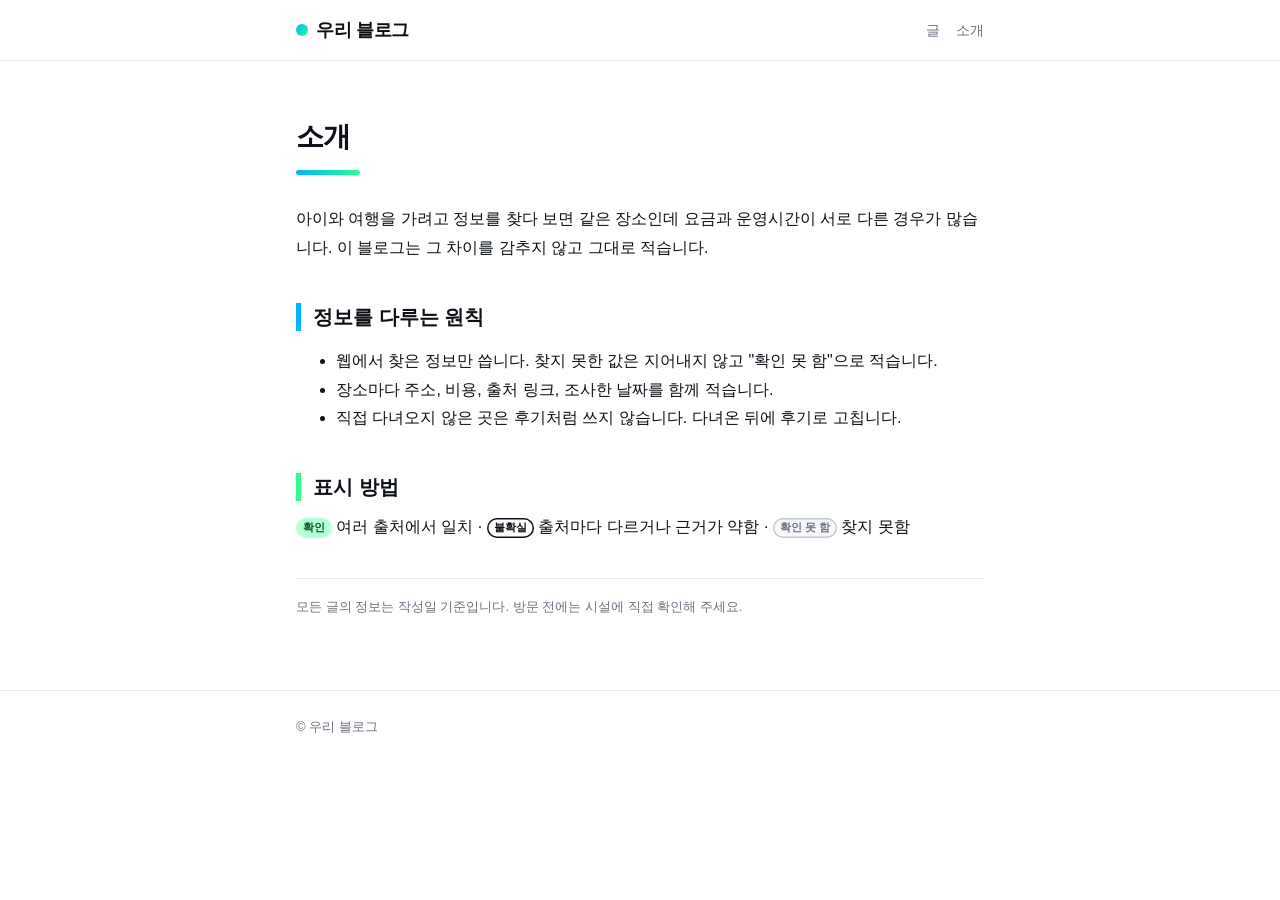
==== about.html @ 97d1f187 "Initial commit: blog site Co-Authored-By: Claude Sonnet 5.5 <noreply@anthropic.com>" ====
<!doctype html>
<html lang="ko">
<head>
<meta charset="utf-8">
<meta name="viewport" content="width=device-width, initial-scale=1">
<title>소개 · 우리 블로그</title>
<meta name="description" content="이 블로그가 정보를 다루는 방식.">
<link rel="stylesheet" href="assets/style.css">
</head>
<body>
<header class="site-header"><div class="wrap">
  <a class="brand" href="index.html">우리 블로그</a>
  <nav><a href="index.html">글</a><a href="about.html">소개</a></nav>
</div></header>

<main class="wrap">
  <div class="post-head"><h1>소개</h1></div>
  <article>
    <p>아이와 여행을 가려고 정보를 찾다 보면 같은 장소인데 요금과 운영시간이 서로 다른 경우가 많습니다. 이 블로그는 그 차이를 감추지 않고 그대로 적습니다.</p>

    <h2>정보를 다루는 원칙</h2>
    <ul>
      <li>웹에서 찾은 정보만 씁니다. 찾지 못한 값은 지어내지 않고 "확인 못 함"으로 적습니다.</li>
      <li>장소마다 주소, 비용, 출처 링크, 조사한 날짜를 함께 적습니다.</li>
      <li>직접 다녀오지 않은 곳은 후기처럼 쓰지 않습니다. 다녀온 뒤에 후기로 고칩니다.</li>
    </ul>

    <h2 class="g">표시 방법</h2>
    <p><span class="s ok">확인</span> 여러 출처에서 일치 · <span class="s warn">불확실</span> 출처마다 다르거나 근거가 약함 · <span class="s no">확인 못 함</span> 찾지 못함</p>

    <p class="sources">모든 글의 정보는 작성일 기준입니다. 방문 전에는 시설에 직접 확인해 주세요.</p>
  </article>
</main>

<footer class="site-footer"><div class="wrap">© 우리 블로그</div></footer>
</body>
</html>
---- assets/style.css ----
:root{--bg:#fff;--text:#0d1117;--sub:#6b7280;--line:#e8eaed;--soft:#f6f8fa;--blue:#00b4ff;--green:#2bff88;--ink:#0d1117}
*{box-sizing:border-box}
html{scroll-behavior:smooth}
body{margin:0;background:var(--bg);color:var(--text);font:16px/1.8 -apple-system,"Pretendard","Malgun Gothic","Apple SD Gothic Neo",sans-serif;-webkit-font-smoothing:antialiased}
a{color:#0079b3}
.wrap{max-width:720px;margin:0 auto;padding:0 16px}

/* header / footer */
.site-header{border-bottom:1px solid var(--line)}
.site-header .wrap{display:flex;align-items:center;justify-content:space-between;height:60px}
.brand{font-weight:800;font-size:18px;letter-spacing:-.02em;color:var(--ink);text-decoration:none;display:flex;align-items:center;gap:8px}
.brand::before{content:"";width:12px;height:12px;border-radius:50%;background:linear-gradient(135deg,var(--blue),var(--green))}
.site-header nav a{margin-left:16px;font-size:14px;color:var(--sub);text-decoration:none}
.site-header nav a:hover{color:var(--ink)}
.site-footer{margin-top:72px;border-top:1px solid var(--line);padding:24px 0 48px;color:var(--sub);font-size:13px}

/* home */
.hero{padding:56px 0 24px}
.hero h1{font-size:32px;font-weight:800;letter-spacing:-.02em;margin:0 0 10px;line-height:1.3}
.hero h1::after{content:"";display:block;width:64px;height:5px;margin-top:14px;border-radius:3px;background:linear-gradient(90deg,var(--blue),var(--green))}
.hero p{color:var(--sub);margin:0}
.post-list{list-style:none;margin:24px 0 0;padding:0}
.post-list li{border-top:1px solid var(--line)}
.post-list a{display:block;padding:20px 0;text-decoration:none;color:var(--ink)}
.post-list a:hover h2{text-decoration:underline;text-decoration-color:var(--blue);text-decoration-thickness:3px;text-underline-offset:4px}
.post-list h2{font-size:20px;margin:0 0 6px;line-height:1.4}
.post-list p{margin:0 0 8px;color:var(--sub);font-size:14px;line-height:1.6}
.meta{font-size:12px;color:var(--sub)}
.tag{display:inline-block;margin-right:6px;padding:0 8px;border-radius:99px;font-size:12px;font-weight:700;color:var(--ink);background:var(--green)}
.tag.b{background:var(--blue)}

/* post */
.post-head{padding:48px 0 8px}
.post-head h1{font-size:28px;font-weight:800;letter-spacing:-.02em;line-height:1.4;margin:8px 0 10px}
.post-head h1::after{content:"";display:block;width:64px;height:5px;margin-top:14px;border-radius:3px;background:linear-gradient(90deg,var(--blue),var(--green))}
article h2{font-size:20px;margin:40px 0 10px;padding-left:12px;border-left:5px solid var(--blue);line-height:1.4}
article h2.g{border-left-color:var(--green)}
article p{margin:12px 0}
.notice{background:var(--soft);border-left:3px solid var(--green);padding:12px 16px;border-radius:4px;font-size:14px;margin:20px 0}
.table-wrap{overflow-x:auto;margin:14px 0}
table{border-collapse:collapse;width:100%;min-width:480px;font-size:14px;line-height:1.6}
th,td{padding:9px 10px;text-align:left;vertical-align:top;border-bottom:1px solid var(--line)}
th{font-size:12px;color:var(--sub);border-bottom:2px solid var(--ink)}
tr:last-child td{border-bottom:0}
.s{display:inline-block;padding:0 7px;border-radius:99px;font-size:11px;font-weight:700;white-space:nowrap;vertical-align:1px}
.s.ok{background:rgba(43,255,136,.35);color:#05582b}
.s.warn{background:#fff;color:var(--ink);box-shadow:inset 0 0 0 1.5px var(--ink)}
.s.no{background:var(--soft);color:var(--sub);box-shadow:inset 0 0 0 1.5px #c5cad1}
.check{list-style:none;padding:0}
.check li{padding:4px 0}
.check li::before{content:"";display:inline-block;width:14px;height:14px;margin-right:10px;border-radius:3px;box-shadow:inset 0 0 0 2px var(--blue);vertical-align:-2px}
.sources{font-size:13px;color:var(--sub);margin-top:36px;padding-top:16px;border-top:1px solid var(--line)}
.back{display:inline-block;margin-top:32px;font-size:14px}
@media (max-width:480px){.hero h1{font-size:26px}.post-head h1{font-size:23px}}
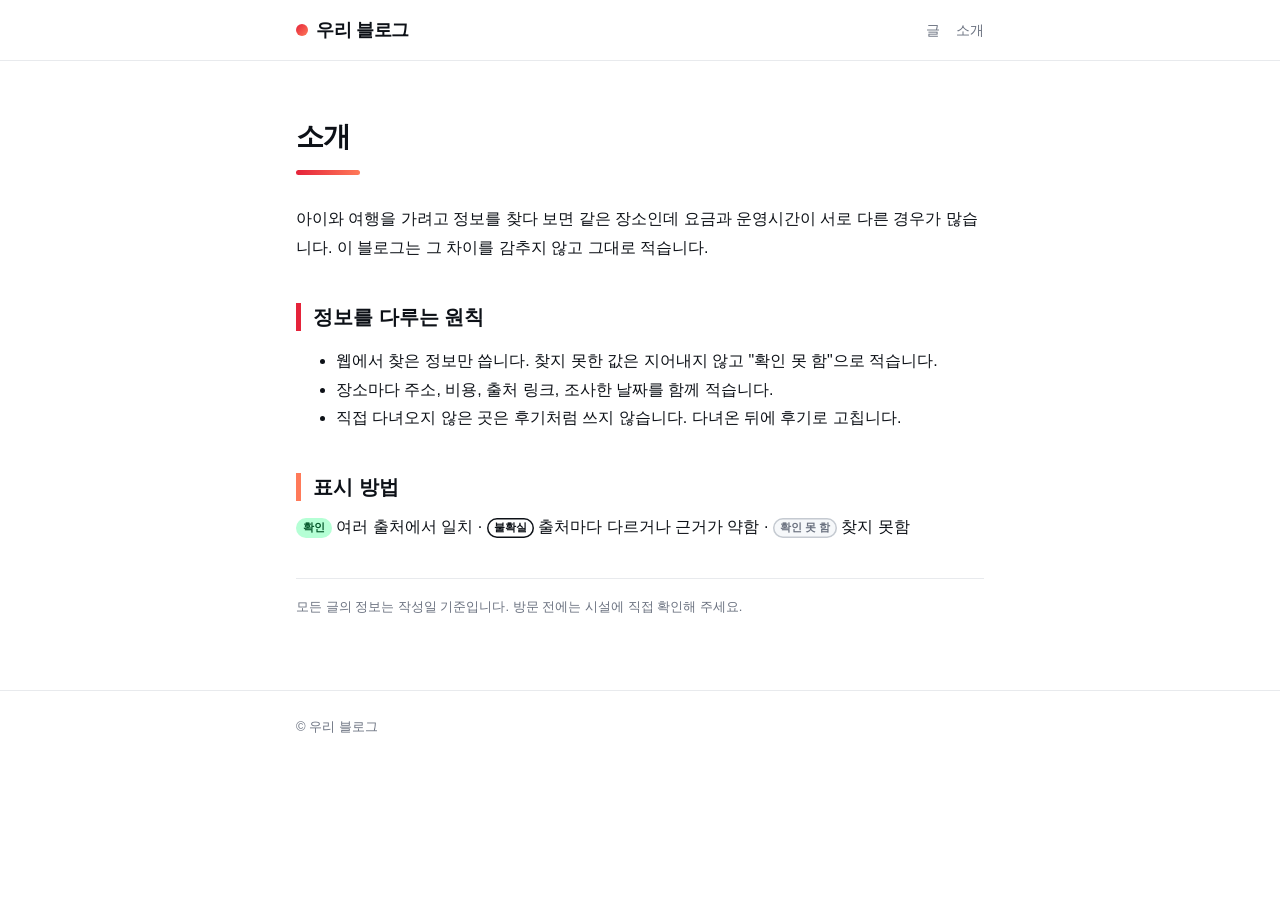
==== commit 734a6a58: "feat: add meta and Open Graph tags with descriptive titles Co-Authored-By: Claude Sonnet 5.5 <norepl" ====
--- a/about.html
+++ b/about.html
@@ -3,8 +3,17 @@
 <head>
 <meta charset="utf-8">
 <meta name="viewport" content="width=device-width, initial-scale=1">
-<title>소개 · 우리 블로그</title>
-<meta name="description" content="이 블로그가 정보를 다루는 방식.">
+<title>확인한 것만 적는 여행 블로그 소개 | 우리 블로그</title>
+<meta name="description" content="직접 조사한 코스와 축제 일정만 씁니다. 출처와 조사 날짜를 적고, 확인하지 못한 값은 지어내지 않고 '확인 못 함'으로 표시하는 방식을 소개합니다.">
+<link rel="canonical" href="https://jacky2000.github.io/juni-family/about.html">
+<meta name="theme-color" content="#e5233a">
+<meta property="og:type" content="website">
+<meta property="og:site_name" content="우리 블로그">
+<meta property="og:locale" content="ko_KR">
+<meta property="og:title" content="확인한 것만 적는 여행 블로그 소개">
+<meta property="og:description" content="직접 조사한 코스와 축제 일정만 씁니다. 출처와 조사 날짜를 적고, 확인하지 못한 값은 '확인 못 함'으로 표시합니다.">
+<meta property="og:url" content="https://jacky2000.github.io/juni-family/about.html">
+<meta name="twitter:card" content="summary">
 <link rel="stylesheet" href="assets/style.css">
 </head>
 <body>
--- a/assets/style.css
+++ b/assets/style.css
@@ -1,8 +1,8 @@
-:root{--bg:#fff;--text:#0d1117;--sub:#6b7280;--line:#e8eaed;--soft:#f6f8fa;--blue:#00b4ff;--green:#2bff88;--ink:#0d1117}
+:root{--bg:#fff;--text:#0d1117;--sub:#6b7280;--line:#e8eaed;--soft:#f6f8fa;--blue:#e5233a;--green:#ff7a59;--ink:#0d1117}
 *{box-sizing:border-box}
 html{scroll-behavior:smooth}
 body{margin:0;background:var(--bg);color:var(--text);font:16px/1.8 -apple-system,"Pretendard","Malgun Gothic","Apple SD Gothic Neo",sans-serif;-webkit-font-smoothing:antialiased}
-a{color:#0079b3}
+a{color:#c41230}
 .wrap{max-width:720px;margin:0 auto;padding:0 16px}
 
 /* header / footer */
